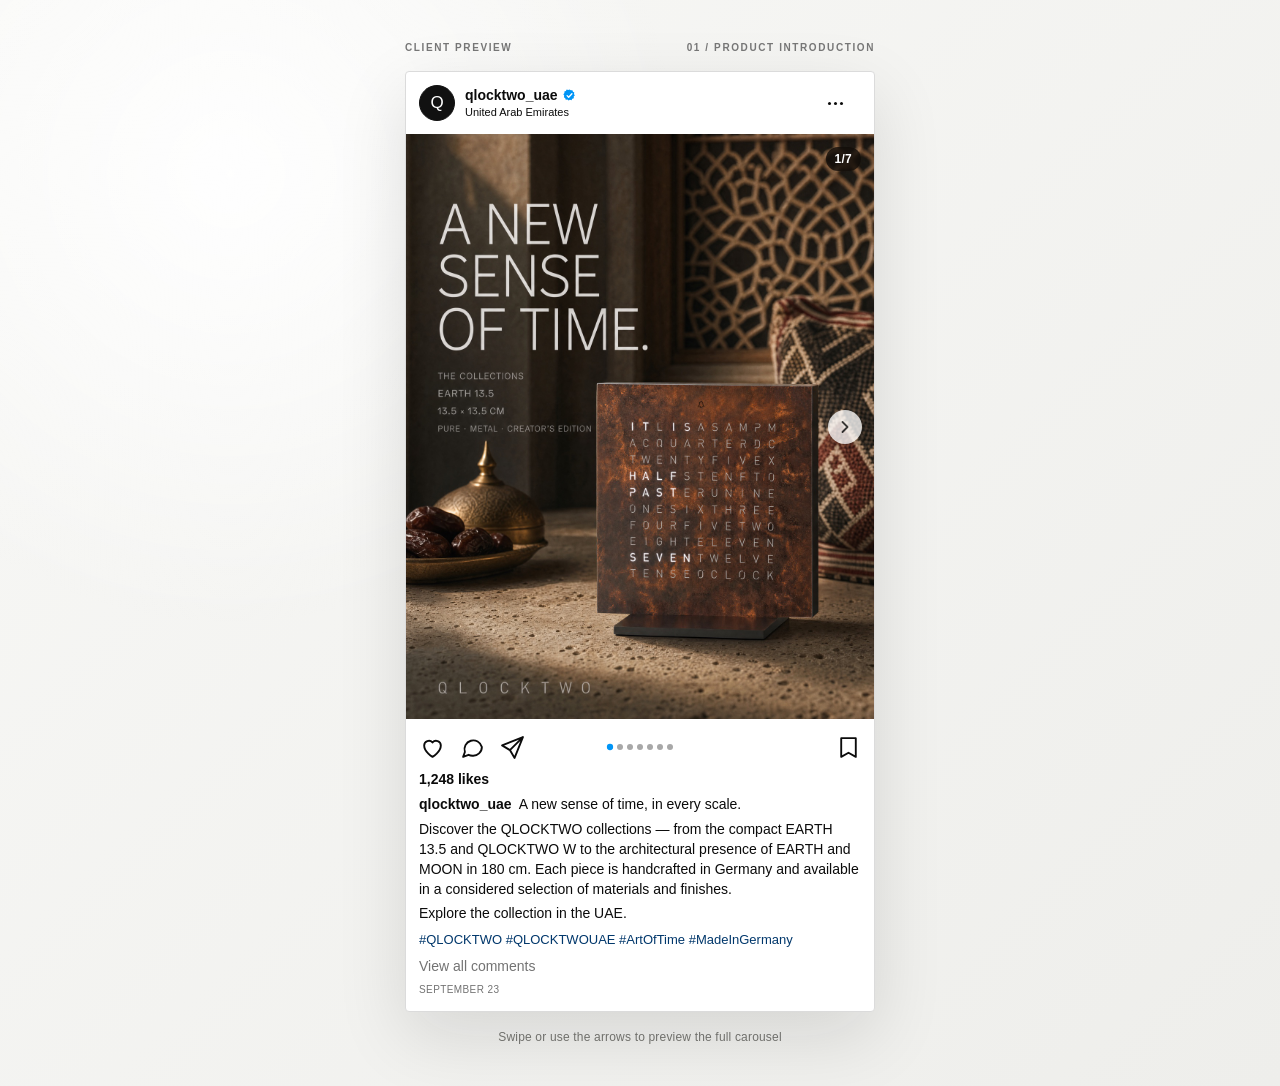
==== index.html @ 07d9a27b "Activate carousel arrow controls" ====
<!DOCTYPE html>
<html lang="en">
<head>
  <meta charset="UTF-8">
  <meta name="viewport" content="width=device-width, initial-scale=1.0, viewport-fit=cover">
  <meta name="theme-color" content="#fafafa">
  <meta name="description" content="QLOCKTWO UAE — Instagram carousel client preview">
  <title>QLOCKTWO UAE — Carousel Preview</title>
  <link rel="stylesheet" crossorigin href="./assets/index-COn9NSD1.css">
</head>
<body>
  <main class="page-shell">
    <div class="preview-label" aria-hidden="true">
      <span>CLIENT PREVIEW</span>
      <span>01 / PRODUCT INTRODUCTION</span>
    </div>

    <article class="post" aria-label="QLOCKTWO UAE Instagram post preview">
      <header class="post-header">
        <div class="avatar" aria-hidden="true">Q</div>
        <div class="account">
          <div class="account-name">
            <strong>qlocktwo_uae</strong>
            <svg class="verified" viewBox="0 0 24 24" aria-label="Verified account"><path d="M12 2.2l2.1 1.45 2.55-.18.92 2.38 2.16 1.36-.57 2.5 1.34 2.17-1.73 1.9.18 2.55-2.38.92-1.36 2.16-2.5-.57-2.17 1.34-1.9-1.73-2.55.18-.92-2.38-2.16-1.36.57-2.5L2.2 9.99l1.73-1.9-.18-2.55 2.38-.92 1.36-2.16 2.5.57L12 2.2z"/><path class="check" d="M8.2 12.2l2.45 2.45 5.2-5.3"/></svg>
          </div>
          <span class="location">United Arab Emirates</span>
        </div>
        <button class="icon-button more" type="button" aria-label="More options">
          <span></span><span></span><span></span>
        </button>
      </header>

      <section class="carousel" aria-roledescription="carousel" aria-label="QLOCKTWO product collection">
        <div class="slides" id="slides">
          <figure class="slide"><img src="./assets/01-earth-13.5-D1gD8Buh.jpg" alt="QLOCKTWO EARTH 13.5 in a contemporary UAE interior" draggable="false"></figure>
          <figure class="slide"><img src="./assets/02-earth-45-BitoMoSp.jpg" alt="QLOCKTWO EARTH 45 in a refined UAE setting" draggable="false"></figure>
          <figure class="slide"><img src="./assets/03-earth-90-UxDvBc5P.jpg" alt="QLOCKTWO EARTH 90 at architectural scale" draggable="false"></figure>
          <figure class="slide"><img src="./assets/04-earth-180-DJwSRJWO.jpg" alt="QLOCKTWO EARTH 180 as a monumental interior artwork" draggable="false"></figure>
          <figure class="slide"><img src="./assets/05-moon-90-BrEdI1YE.jpg" alt="QLOCKTWO MOON 90 in Abu Dhabi" draggable="false"></figure>
          <figure class="slide"><img src="./assets/06-moon-180-D5NrdVFr.jpg" alt="QLOCKTWO MOON 180 in Dubai" draggable="false"></figure>
          <figure class="slide"><img src="./assets/07-w-38-DqAQhHCz.jpg" alt="QLOCKTWO W wristwatch" draggable="false"></figure>
        </div>
        <div class="counter" aria-live="polite"><span id="current-slide">1</span>/7</div>
        <button class="nav-button previous" id="previous" type="button" aria-label="Previous slide">
          <svg viewBox="0 0 24 24"><path d="M15 18l-6-6 6-6"/></svg>
        </button>
        <button class="nav-button next" id="next" type="button" aria-label="Next slide">
          <svg viewBox="0 0 24 24"><path d="M9 18l6-6-6-6"/></svg>
        </button>
        <div class="heart-burst" id="heart-burst" aria-hidden="true">
          <svg viewBox="0 0 24 24"><path d="M12 21s-8-4.8-8-11a4.5 4.5 0 018-2.8A4.5 4.5 0 0120 10c0 6.2-8 11-8 11z"/></svg>
        </div>
      </section>

      <section class="post-body">
        <div class="action-row">
          <div class="primary-actions">
            <button class="icon-button like-button" id="like" type="button" aria-label="Like post" aria-pressed="false">
              <svg viewBox="0 0 24 24"><path d="M12 21s-8-4.8-8-11a4.5 4.5 0 018-2.8A4.5 4.5 0 0120 10c0 6.2-8 11-8 11z"/></svg>
            </button>
            <button class="icon-button" type="button" aria-label="Comment">
              <svg viewBox="0 0 24 24"><path d="M21 11.5a8.4 8.4 0 01-9 8.4 9 9 0 01-3.8-.9L3 21l1.7-4.7A8.5 8.5 0 1121 11.5z"/></svg>
            </button>
            <button class="icon-button" type="button" aria-label="Share">
              <svg viewBox="0 0 24 24"><path d="M22 2L9.5 14.5M22 2l-8 20-4.5-7.5L2 10l20-8z"/></svg>
            </button>
          </div>
          <div class="dots" id="dots" role="tablist" aria-label="Choose a slide"></div>
          <button class="icon-button save" type="button" aria-label="Save post">
            <svg viewBox="0 0 24 24"><path d="M5 3h14v18l-7-4-7 4V3z"/></svg>
          </button>
        </div>

        <p class="likes"><span id="likes-count">1,248</span> likes</p>
        <div class="caption">
          <p><strong>qlocktwo_uae</strong> A new sense of time, in every scale.</p>
          <p>Discover the QLOCKTWO collections — from the compact EARTH 13.5 and QLOCKTWO W to the architectural presence of EARTH and MOON in 180 cm. Each piece is handcrafted in Germany and available in a considered selection of materials and finishes.</p>
          <p>Explore the collection in the UAE.</p>
        </div>
        <p class="hashtags">#QLOCKTWO #QLOCKTWOUAE #ArtOfTime #MadeInGermany</p>
        <button class="comments" type="button">View all comments</button>
        <time datetime="2026-09-23">SEPTEMBER 23</time>
      </section>
    </article>

    <p class="swipe-note">Swipe or use the arrows to preview the full carousel</p>
  </main>
  <script>
    (() => {
      const slides = document.querySelector('#slides');
      const carousel = document.querySelector('.carousel');
      const previous = document.querySelector('#previous');
      const next = document.querySelector('#next');
      const currentLabel = document.querySelector('#current-slide');
      const dots = document.querySelector('#dots');
      const like = document.querySelector('#like');
      const likesCount = document.querySelector('#likes-count');
      const heartBurst = document.querySelector('#heart-burst');
      const totalSlides = slides.children.length;
      let current = 0;
      let startX = 0;
      let dragX = 0;
      let isDragging = false;

      const dotButtons = Array.from({ length: totalSlides }, (_, index) => {
        const dot = document.createElement('button');
        dot.type = 'button';
        dot.className = 'dot';
        dot.setAttribute('aria-label', `Go to slide ${index + 1}`);
        dot.addEventListener('click', () => goTo(index));
        dots.append(dot);
        return dot;
      });

      function update() {
        slides.style.transform = `translateX(-${current * 100}%)`;
        currentLabel.textContent = String(current + 1);
        previous.disabled = current === 0;
        next.disabled = current === totalSlides - 1;
        dotButtons.forEach((dot, index) => {
          dot.classList.toggle('active', index === current);
          dot.setAttribute('aria-selected', String(index === current));
        });
      }

      function goTo(index) {
        current = Math.max(0, Math.min(totalSlides - 1, index));
        update();
      }

      function finishDrag() {
        if (!isDragging) return;
        isDragging = false;
        slides.classList.remove('dragging');
        const threshold = carousel.clientWidth * .1;
        if (dragX < -threshold) goTo(current + 1);
        else if (dragX > threshold) goTo(current - 1);
        else update();
        dragX = 0;
      }

      carousel.addEventListener('pointerdown', (event) => {
        if (event.target.closest('button')) return;
        isDragging = true;
        startX = event.clientX;
        dragX = 0;
        slides.classList.add('dragging');
        carousel.setPointerCapture(event.pointerId);
      });

      carousel.addEventListener('pointermove', (event) => {
        if (!isDragging) return;
        dragX = event.clientX - startX;
        const offset = -current * carousel.clientWidth + dragX;
        slides.style.transform = `translateX(${offset}px)`;
      });

      carousel.addEventListener('pointerup', finishDrag);
      carousel.addEventListener('pointercancel', finishDrag);
      previous.addEventListener('pointerdown', (event) => event.stopPropagation());
      next.addEventListener('pointerdown', (event) => event.stopPropagation());
      previous.addEventListener('click', (event) => {
        event.stopPropagation();
        goTo(current - 1);
      });
      next.addEventListener('click', (event) => {
        event.stopPropagation();
        goTo(current + 1);
      });

      window.addEventListener('keydown', (event) => {
        if (event.key === 'ArrowLeft') goTo(current - 1);
        if (event.key === 'ArrowRight') goTo(current + 1);
      });

      function setLiked(nextLiked, showBurst = false) {
        like.classList.toggle('liked', nextLiked);
        like.setAttribute('aria-pressed', String(nextLiked));
        like.setAttribute('aria-label', nextLiked ? 'Unlike post' : 'Like post');
        likesCount.textContent = nextLiked ? '1,249' : '1,248';
        if (showBurst) {
          heartBurst.classList.remove('show');
          void heartBurst.offsetWidth;
          heartBurst.classList.add('show');
        }
      }

      like.addEventListener('click', () => setLiked(!like.classList.contains('liked')));
      carousel.addEventListener('dblclick', () => setLiked(true, true));
      update();
    })();
  </script>
</body>
</html>
---- assets/index-COn9NSD1.css ----
@tailwind base;@tailwind components;@tailwind utilities;:root{font-family:-apple-system,BlinkMacSystemFont,Segoe UI,Helvetica,Arial,sans-serif;color:#0b0b0b;background:#f4f4f2;font-synthesis:none;text-rendering:optimizeLegibility}*{box-sizing:border-box}body{margin:0;min-width:320px;min-height:100vh;background:radial-gradient(circle at 18% 16%,rgba(255,255,255,.95),transparent 28rem),linear-gradient(135deg,#f8f8f6,#eeeeeb)}button{font:inherit}.page-shell{width:100%;min-height:100vh;display:grid;justify-items:center;align-content:center;gap:18px;padding:42px 20px}.preview-label{width:min(100%,470px);display:flex;justify-content:space-between;color:#777;font-size:10px;font-weight:600;letter-spacing:.16em}.post{width:min(100%,470px);overflow:hidden;background:#fff;border:1px solid #dbdbdb;border-radius:4px;box-shadow:0 24px 70px #1414121f}.post-header{height:62px;display:flex;align-items:center;padding:10px 13px}.avatar{width:36px;height:36px;display:grid;place-items:center;flex:0 0 auto;border:1px solid #111;border-radius:50%;background:#111;color:#fff;font-family:Arial,sans-serif;font-size:17px;font-weight:300}.account{margin-left:10px;line-height:1.15}.account-name{display:flex;align-items:center;gap:4px;font-size:14px}.verified{width:15px;height:15px;fill:#0095f6}.verified .check{fill:none;stroke:#fff;stroke-width:2.2;stroke-linecap:round;stroke-linejoin:round}.location{display:block;margin-top:3px;font-size:11px}.icon-button{width:40px;height:40px;display:grid;place-items:center;padding:7px;border:0;background:transparent;color:#0b0b0b;cursor:pointer}.icon-button svg{width:25px;height:25px;fill:none;stroke:currentColor;stroke-width:1.8;stroke-linecap:round;stroke-linejoin:round}.more{margin-left:auto;display:flex;gap:3px}.more span{width:3px;height:3px;border-radius:50%;background:currentColor}.carousel{position:relative;overflow:hidden;aspect-ratio:4 / 5;background:#ecece9;touch-action:pan-y;-webkit-user-select:none;user-select:none}.slides{display:flex;width:100%;height:100%;transition:transform .48s cubic-bezier(.22,.78,.28,1);will-change:transform}.slides.dragging{transition:none}.slide{flex:0 0 100%;width:100%;height:100%;margin:0}.slide img{width:100%;height:100%;display:block;object-fit:cover}.counter{position:absolute;top:13px;right:13px;padding:5px 9px;border-radius:16px;background:#0000009e;color:#fff;font-size:12px;font-weight:600;letter-spacing:.02em;-webkit-backdrop-filter:blur(8px);backdrop-filter:blur(8px)}.nav-button{position:absolute;top:50%;width:34px;height:34px;display:grid;place-items:center;transform:translateY(-50%);border:0;border-radius:50%;background:#ffffffd1;color:#323232;box-shadow:0 2px 10px #0000002e;cursor:pointer;opacity:.94;transition:opacity .2s,transform .2s}.nav-button:hover{transform:translateY(-50%) scale(1.06)}.nav-button:disabled{opacity:0;pointer-events:none}.nav-button svg{width:20px;height:20px;fill:none;stroke:currentColor;stroke-width:2.2;stroke-linecap:round;stroke-linejoin:round}.previous{left:12px}.next{right:12px}.heart-burst{position:absolute;top:0;right:0;bottom:0;left:0;display:grid;place-items:center;pointer-events:none;opacity:0}.heart-burst svg{width:92px;height:92px;fill:#fff;filter:drop-shadow(0 3px 12px rgba(0,0,0,.25))}.heart-burst.show{animation:heart-pop .85s ease-out}@keyframes heart-pop{0%{opacity:0;transform:scale(.25)}20%{opacity:1;transform:scale(1.15)}38%{transform:scale(.95)}70%{opacity:1;transform:scale(1)}to{opacity:0;transform:scale(.8)}}.post-body{padding:4px 13px 16px}.action-row{min-height:48px;display:grid;grid-template-columns:1fr auto 1fr;align-items:center;margin:0 -7px}.primary-actions{display:flex}.save{justify-self:end}.dots{display:flex;gap:4px;align-items:center;justify-content:center}.dot{width:6px;height:6px;padding:0;border:0;border-radius:50%;background:#a8a8a8;cursor:pointer;transition:background .2s,transform .2s}.dot.active{background:#0095f6;transform:scale(1.05)}.like-button.liked{color:#ed4956}.like-button.liked svg{fill:currentColor;stroke:currentColor;animation:like-pop .28s ease-out}@keyframes like-pop{50%{transform:scale(1.25)}}.likes{margin:0 0 8px;font-size:14px;font-weight:650}.caption{font-size:14px;line-height:1.42}.caption p{margin:0 0 5px}.caption strong{margin-right:4px}.hashtags{margin:7px 0 0;color:#00376b;font-size:13px;line-height:1.4}.comments{padding:0;margin-top:9px;border:0;background:transparent;color:#737373;font-size:14px;cursor:pointer}time{display:block;margin-top:9px;color:#737373;font-size:10px;letter-spacing:.04em}.swipe-note{margin:0;color:#6f6f6b;font-size:12px;letter-spacing:.015em}@media(max-width:540px){body{background:#fff}.page-shell{display:block;min-height:0;padding:0}.preview-label,.swipe-note{display:none}.post{width:100%;border:0;border-radius:0;box-shadow:none}.nav-button{display:none}.post-header{height:58px;padding-inline:12px}.post-body{padding-bottom:calc(18px + env(safe-area-inset-bottom))}}@media(prefers-reduced-motion:reduce){.slides{transition:none}*,*:before,*:after{animation-duration:.01ms!important;animation-iteration-count:1!important}}
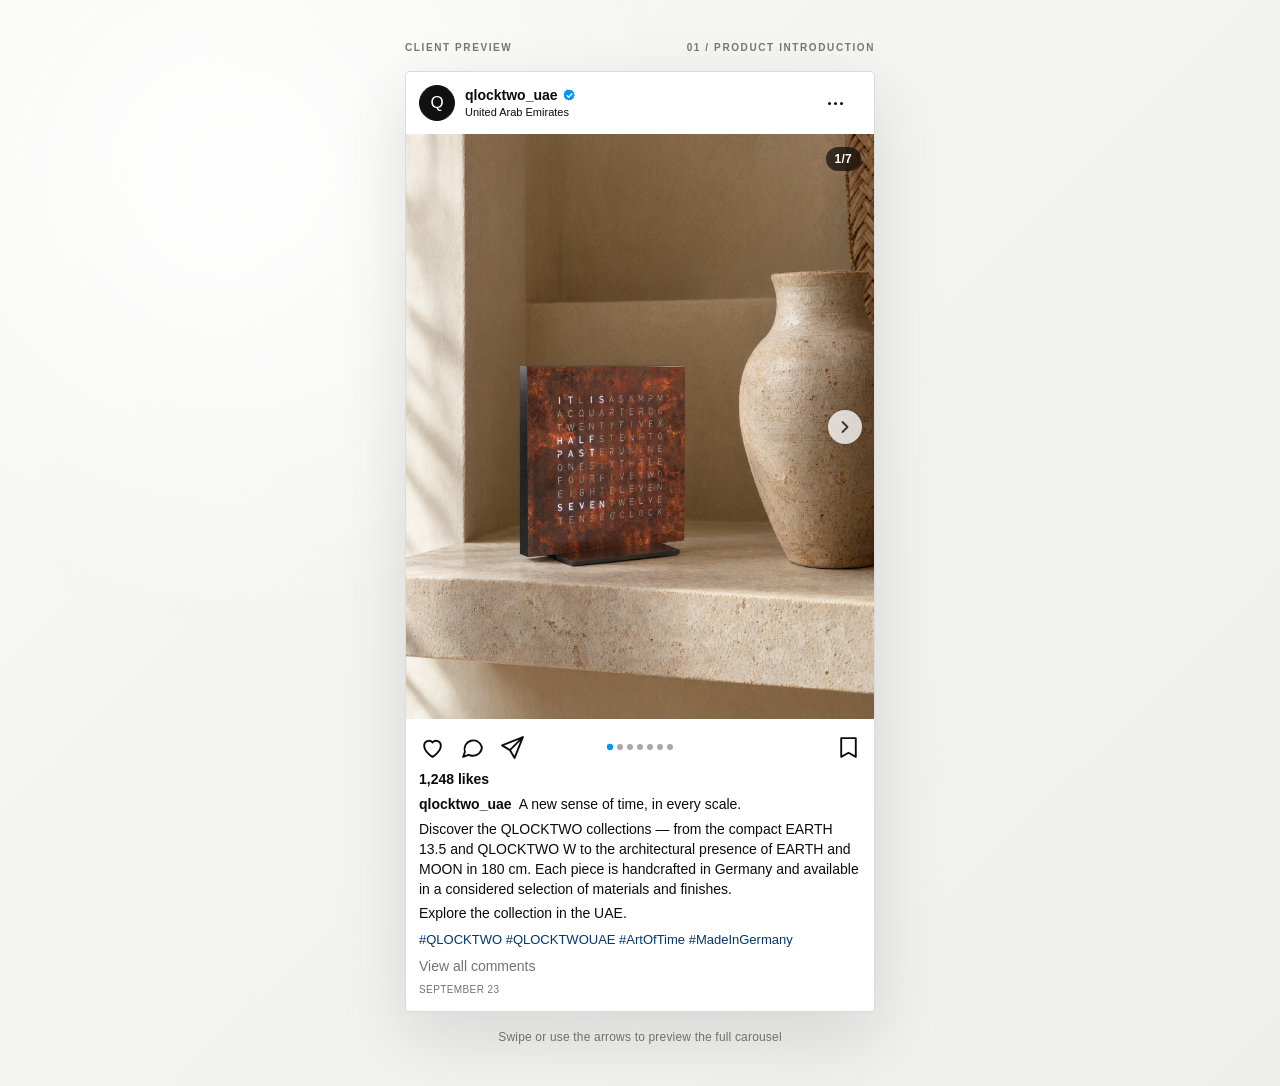
==== commit 5f2262e7: "Update carousel with GPT Image 2.5 product scenes" ====
--- a/index.html
+++ b/index.html
@@ -32,13 +32,13 @@
 
       <section class="carousel" aria-roledescription="carousel" aria-label="QLOCKTWO product collection">
         <div class="slides" id="slides">
-          <figure class="slide"><img src="./assets/01-earth-13.5-D1gD8Buh.jpg" alt="QLOCKTWO EARTH 13.5 in a contemporary UAE interior" draggable="false"></figure>
-          <figure class="slide"><img src="./assets/02-earth-45-BitoMoSp.jpg" alt="QLOCKTWO EARTH 45 in a refined UAE setting" draggable="false"></figure>
-          <figure class="slide"><img src="./assets/03-earth-90-UxDvBc5P.jpg" alt="QLOCKTWO EARTH 90 at architectural scale" draggable="false"></figure>
-          <figure class="slide"><img src="./assets/04-earth-180-DJwSRJWO.jpg" alt="QLOCKTWO EARTH 180 as a monumental interior artwork" draggable="false"></figure>
-          <figure class="slide"><img src="./assets/05-moon-90-BrEdI1YE.jpg" alt="QLOCKTWO MOON 90 in Abu Dhabi" draggable="false"></figure>
-          <figure class="slide"><img src="./assets/06-moon-180-D5NrdVFr.jpg" alt="QLOCKTWO MOON 180 in Dubai" draggable="false"></figure>
-          <figure class="slide"><img src="./assets/07-w-38-DqAQhHCz.jpg" alt="QLOCKTWO W wristwatch" draggable="false"></figure>
+          <figure class="slide"><img src="./assets/01-earth-13.5-w8MxMePC.jpg" alt="QLOCKTWO EARTH 13.5 in a contemporary UAE interior" draggable="false"></figure>
+          <figure class="slide"><img src="./assets/02-earth-45-BYAfvlIb.jpg" alt="QLOCKTWO EARTH 45 in a refined UAE setting" draggable="false"></figure>
+          <figure class="slide"><img src="./assets/03-earth-90-BG0anLu2.jpg" alt="QLOCKTWO EARTH 90 at architectural scale" draggable="false"></figure>
+          <figure class="slide"><img src="./assets/04-earth-180-DRm9tukJ.jpg" alt="QLOCKTWO EARTH 180 as a monumental interior artwork" draggable="false"></figure>
+          <figure class="slide"><img src="./assets/05-moon-90-C9X6UjXO.jpg" alt="QLOCKTWO MOON 90 in Abu Dhabi" draggable="false"></figure>
+          <figure class="slide"><img src="./assets/06-moon-180-0AGUAP5I.jpg" alt="QLOCKTWO MOON 180 in Dubai" draggable="false"></figure>
+          <figure class="slide"><img src="./assets/07-w-38-B_y-J4w6.jpg" alt="QLOCKTWO W wristwatch" draggable="false"></figure>
         </div>
         <div class="counter" aria-live="polite"><span id="current-slide">1</span>/7</div>
         <button class="nav-button previous" id="previous" type="button" aria-label="Previous slide">
@@ -140,7 +140,6 @@
       }
 
       carousel.addEventListener('pointerdown', (event) => {
-        if (event.target.closest('button')) return;
         isDragging = true;
         startX = event.clientX;
         dragX = 0;
@@ -157,16 +156,8 @@
 
       carousel.addEventListener('pointerup', finishDrag);
       carousel.addEventListener('pointercancel', finishDrag);
-      previous.addEventListener('pointerdown', (event) => event.stopPropagation());
-      next.addEventListener('pointerdown', (event) => event.stopPropagation());
-      previous.addEventListener('click', (event) => {
-        event.stopPropagation();
-        goTo(current - 1);
-      });
-      next.addEventListener('click', (event) => {
-        event.stopPropagation();
-        goTo(current + 1);
-      });
+      previous.addEventListener('click', () => goTo(current - 1));
+      next.addEventListener('click', () => goTo(current + 1));
 
       window.addEventListener('keydown', (event) => {
         if (event.key === 'ArrowLeft') goTo(current - 1);
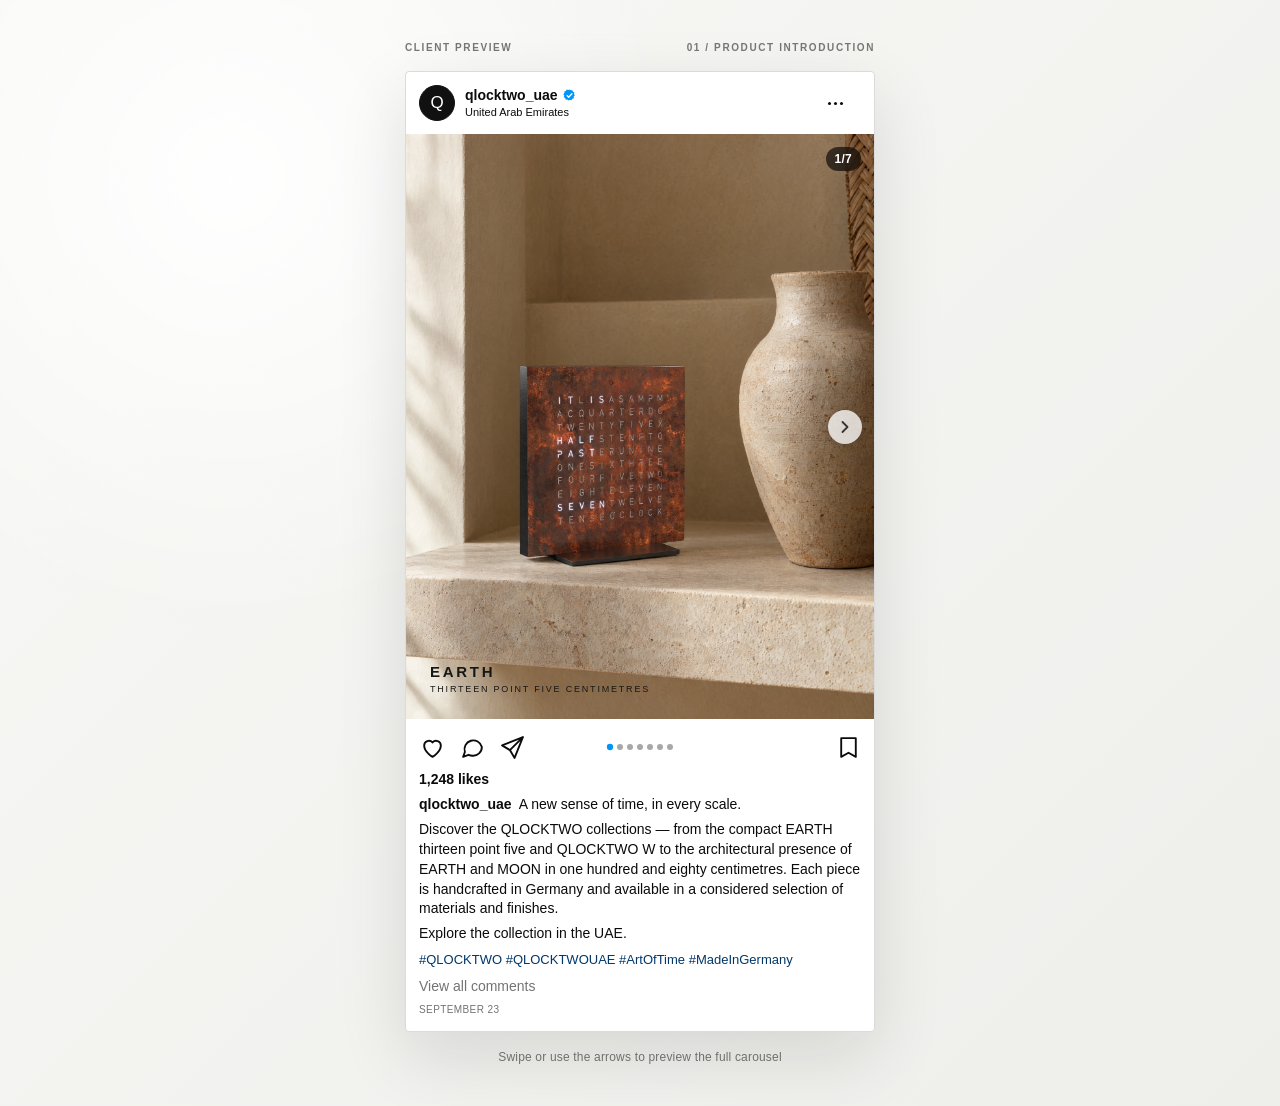
==== commit 95f1e824: "Add word-only product names and sizes" ====
--- a/index.html
+++ b/index.html
@@ -6,7 +6,7 @@
   <meta name="theme-color" content="#fafafa">
   <meta name="description" content="QLOCKTWO UAE — Instagram carousel client preview">
   <title>QLOCKTWO UAE — Carousel Preview</title>
-  <link rel="stylesheet" crossorigin href="./assets/index-COn9NSD1.css">
+  <link rel="stylesheet" crossorigin href="./assets/index-CMT2rJA4.css">
 </head>
 <body>
   <main class="page-shell">
@@ -32,13 +32,34 @@
 
       <section class="carousel" aria-roledescription="carousel" aria-label="QLOCKTWO product collection">
         <div class="slides" id="slides">
-          <figure class="slide"><img src="./assets/01-earth-13.5-w8MxMePC.jpg" alt="QLOCKTWO EARTH 13.5 in a contemporary UAE interior" draggable="false"></figure>
-          <figure class="slide"><img src="./assets/02-earth-45-BYAfvlIb.jpg" alt="QLOCKTWO EARTH 45 in a refined UAE setting" draggable="false"></figure>
-          <figure class="slide"><img src="./assets/03-earth-90-BG0anLu2.jpg" alt="QLOCKTWO EARTH 90 at architectural scale" draggable="false"></figure>
-          <figure class="slide"><img src="./assets/04-earth-180-DRm9tukJ.jpg" alt="QLOCKTWO EARTH 180 as a monumental interior artwork" draggable="false"></figure>
-          <figure class="slide"><img src="./assets/05-moon-90-C9X6UjXO.jpg" alt="QLOCKTWO MOON 90 in Abu Dhabi" draggable="false"></figure>
-          <figure class="slide"><img src="./assets/06-moon-180-0AGUAP5I.jpg" alt="QLOCKTWO MOON 180 in Dubai" draggable="false"></figure>
-          <figure class="slide"><img src="./assets/07-w-38-B_y-J4w6.jpg" alt="QLOCKTWO W wristwatch" draggable="false"></figure>
+          <figure class="slide">
+            <img src="./assets/01-earth-13.5-w8MxMePC.jpg" alt="QLOCKTWO EARTH 13.5 in a contemporary UAE interior" draggable="false">
+            <figcaption class="product-label"><strong>EARTH</strong><span>THIRTEEN POINT FIVE CENTIMETRES</span></figcaption>
+          </figure>
+          <figure class="slide">
+            <img src="./assets/02-earth-45-BYAfvlIb.jpg" alt="QLOCKTWO EARTH 45 in a refined UAE setting" draggable="false">
+            <figcaption class="product-label"><strong>EARTH</strong><span>FORTY-FIVE CENTIMETRES</span></figcaption>
+          </figure>
+          <figure class="slide">
+            <img src="./assets/03-earth-90-BG0anLu2.jpg" alt="QLOCKTWO EARTH 90 at architectural scale" draggable="false">
+            <figcaption class="product-label"><strong>EARTH</strong><span>NINETY CENTIMETRES</span></figcaption>
+          </figure>
+          <figure class="slide">
+            <img src="./assets/04-earth-180-DRm9tukJ.jpg" alt="QLOCKTWO EARTH 180 as a monumental interior artwork" draggable="false">
+            <figcaption class="product-label"><strong>EARTH</strong><span>ONE HUNDRED AND EIGHTY CENTIMETRES</span></figcaption>
+          </figure>
+          <figure class="slide">
+            <img src="./assets/05-moon-90-C9X6UjXO.jpg" alt="QLOCKTWO MOON 90 in Abu Dhabi" draggable="false">
+            <figcaption class="product-label"><strong>MOON</strong><span>NINETY CENTIMETRES</span></figcaption>
+          </figure>
+          <figure class="slide">
+            <img src="./assets/06-moon-180-0AGUAP5I.jpg" alt="QLOCKTWO MOON 180 in Dubai" draggable="false">
+            <figcaption class="product-label"><strong>MOON</strong><span>ONE HUNDRED AND EIGHTY CENTIMETRES</span></figcaption>
+          </figure>
+          <figure class="slide">
+            <img src="./assets/07-w-38-B_y-J4w6.jpg" alt="QLOCKTWO W wristwatch" draggable="false">
+            <figcaption class="product-label"><strong>QLOCKTWO W</strong><span>THIRTY-EIGHT MILLIMETRES</span></figcaption>
+          </figure>
         </div>
         <div class="counter" aria-live="polite"><span id="current-slide">1</span>/7</div>
         <button class="nav-button previous" id="previous" type="button" aria-label="Previous slide">
@@ -74,7 +95,7 @@
         <p class="likes"><span id="likes-count">1,248</span> likes</p>
         <div class="caption">
           <p><strong>qlocktwo_uae</strong> A new sense of time, in every scale.</p>
-          <p>Discover the QLOCKTWO collections — from the compact EARTH 13.5 and QLOCKTWO W to the architectural presence of EARTH and MOON in 180 cm. Each piece is handcrafted in Germany and available in a considered selection of materials and finishes.</p>
+          <p>Discover the QLOCKTWO collections — from the compact EARTH thirteen point five and QLOCKTWO W to the architectural presence of EARTH and MOON in one hundred and eighty centimetres. Each piece is handcrafted in Germany and available in a considered selection of materials and finishes.</p>
           <p>Explore the collection in the UAE.</p>
         </div>
         <p class="hashtags">#QLOCKTWO #QLOCKTWOUAE #ArtOfTime #MadeInGermany</p>
--- a/assets/index-CMT2rJA4.css
+++ b/assets/index-CMT2rJA4.css
@@ -0,0 +1 @@
+@tailwind base;@tailwind components;@tailwind utilities;:root{font-family:-apple-system,BlinkMacSystemFont,Segoe UI,Helvetica,Arial,sans-serif;color:#0b0b0b;background:#f4f4f2;font-synthesis:none;text-rendering:optimizeLegibility}*{box-sizing:border-box}body{margin:0;min-width:320px;min-height:100vh;background:radial-gradient(circle at 18% 16%,rgba(255,255,255,.95),transparent 28rem),linear-gradient(135deg,#f8f8f6,#eeeeeb)}button{font:inherit}.page-shell{width:100%;min-height:100vh;display:grid;justify-items:center;align-content:center;gap:18px;padding:42px 20px}.preview-label{width:min(100%,470px);display:flex;justify-content:space-between;color:#777;font-size:10px;font-weight:600;letter-spacing:.16em}.post{width:min(100%,470px);overflow:hidden;background:#fff;border:1px solid #dbdbdb;border-radius:4px;box-shadow:0 24px 70px #1414121f}.post-header{height:62px;display:flex;align-items:center;padding:10px 13px}.avatar{width:36px;height:36px;display:grid;place-items:center;flex:0 0 auto;border:1px solid #111;border-radius:50%;background:#111;color:#fff;font-family:Arial,sans-serif;font-size:17px;font-weight:300}.account{margin-left:10px;line-height:1.15}.account-name{display:flex;align-items:center;gap:4px;font-size:14px}.verified{width:15px;height:15px;fill:#0095f6}.verified .check{fill:none;stroke:#fff;stroke-width:2.2;stroke-linecap:round;stroke-linejoin:round}.location{display:block;margin-top:3px;font-size:11px}.icon-button{width:40px;height:40px;display:grid;place-items:center;padding:7px;border:0;background:transparent;color:#0b0b0b;cursor:pointer}.icon-button svg{width:25px;height:25px;fill:none;stroke:currentColor;stroke-width:1.8;stroke-linecap:round;stroke-linejoin:round}.more{margin-left:auto;display:flex;gap:3px}.more span{width:3px;height:3px;border-radius:50%;background:currentColor}.carousel{position:relative;overflow:hidden;aspect-ratio:4 / 5;background:#ecece9;touch-action:pan-y;-webkit-user-select:none;user-select:none}.slides{display:flex;width:100%;height:100%;transition:transform .48s cubic-bezier(.22,.78,.28,1);will-change:transform}.slides.dragging{transition:none}.slide{position:relative;flex:0 0 100%;width:100%;height:100%;margin:0}.slide img{width:100%;height:100%;display:block;object-fit:cover}.product-label{position:absolute;left:24px;bottom:24px;display:grid;gap:5px;max-width:calc(100% - 48px);color:#171714;text-transform:uppercase;pointer-events:none}.product-label strong{font-size:15px;font-weight:560;line-height:1;letter-spacing:.18em}.product-label span{font-size:9px;font-weight:520;line-height:1.25;letter-spacing:.2em}.counter{position:absolute;top:13px;right:13px;padding:5px 9px;border-radius:16px;background:#0000009e;color:#fff;font-size:12px;font-weight:600;letter-spacing:.02em;-webkit-backdrop-filter:blur(8px);backdrop-filter:blur(8px)}.nav-button{position:absolute;top:50%;width:34px;height:34px;display:grid;place-items:center;transform:translateY(-50%);border:0;border-radius:50%;background:#ffffffd1;color:#323232;box-shadow:0 2px 10px #0000002e;cursor:pointer;opacity:.94;transition:opacity .2s,transform .2s}.nav-button:hover{transform:translateY(-50%) scale(1.06)}.nav-button:disabled{opacity:0;pointer-events:none}.nav-button svg{width:20px;height:20px;fill:none;stroke:currentColor;stroke-width:2.2;stroke-linecap:round;stroke-linejoin:round}.previous{left:12px}.next{right:12px}.heart-burst{position:absolute;top:0;right:0;bottom:0;left:0;display:grid;place-items:center;pointer-events:none;opacity:0}.heart-burst svg{width:92px;height:92px;fill:#fff;filter:drop-shadow(0 3px 12px rgba(0,0,0,.25))}.heart-burst.show{animation:heart-pop .85s ease-out}@keyframes heart-pop{0%{opacity:0;transform:scale(.25)}20%{opacity:1;transform:scale(1.15)}38%{transform:scale(.95)}70%{opacity:1;transform:scale(1)}to{opacity:0;transform:scale(.8)}}.post-body{padding:4px 13px 16px}.action-row{min-height:48px;display:grid;grid-template-columns:1fr auto 1fr;align-items:center;margin:0 -7px}.primary-actions{display:flex}.save{justify-self:end}.dots{display:flex;gap:4px;align-items:center;justify-content:center}.dot{width:6px;height:6px;padding:0;border:0;border-radius:50%;background:#a8a8a8;cursor:pointer;transition:background .2s,transform .2s}.dot.active{background:#0095f6;transform:scale(1.05)}.like-button.liked{color:#ed4956}.like-button.liked svg{fill:currentColor;stroke:currentColor;animation:like-pop .28s ease-out}@keyframes like-pop{50%{transform:scale(1.25)}}.likes{margin:0 0 8px;font-size:14px;font-weight:650}.caption{font-size:14px;line-height:1.42}.caption p{margin:0 0 5px}.caption strong{margin-right:4px}.hashtags{margin:7px 0 0;color:#00376b;font-size:13px;line-height:1.4}.comments{padding:0;margin-top:9px;border:0;background:transparent;color:#737373;font-size:14px;cursor:pointer}time{display:block;margin-top:9px;color:#737373;font-size:10px;letter-spacing:.04em}.swipe-note{margin:0;color:#6f6f6b;font-size:12px;letter-spacing:.015em}@media(max-width:540px){body{background:#fff}.page-shell{display:block;min-height:0;padding:0}.preview-label,.swipe-note{display:none}.post{width:100%;border:0;border-radius:0;box-shadow:none}.nav-button{display:none}.post-header{height:58px;padding-inline:12px}.post-body{padding-bottom:calc(18px + env(safe-area-inset-bottom))}}@media(prefers-reduced-motion:reduce){.slides{transition:none}*,*:before,*:after{animation-duration:.01ms!important;animation-iteration-count:1!important}}
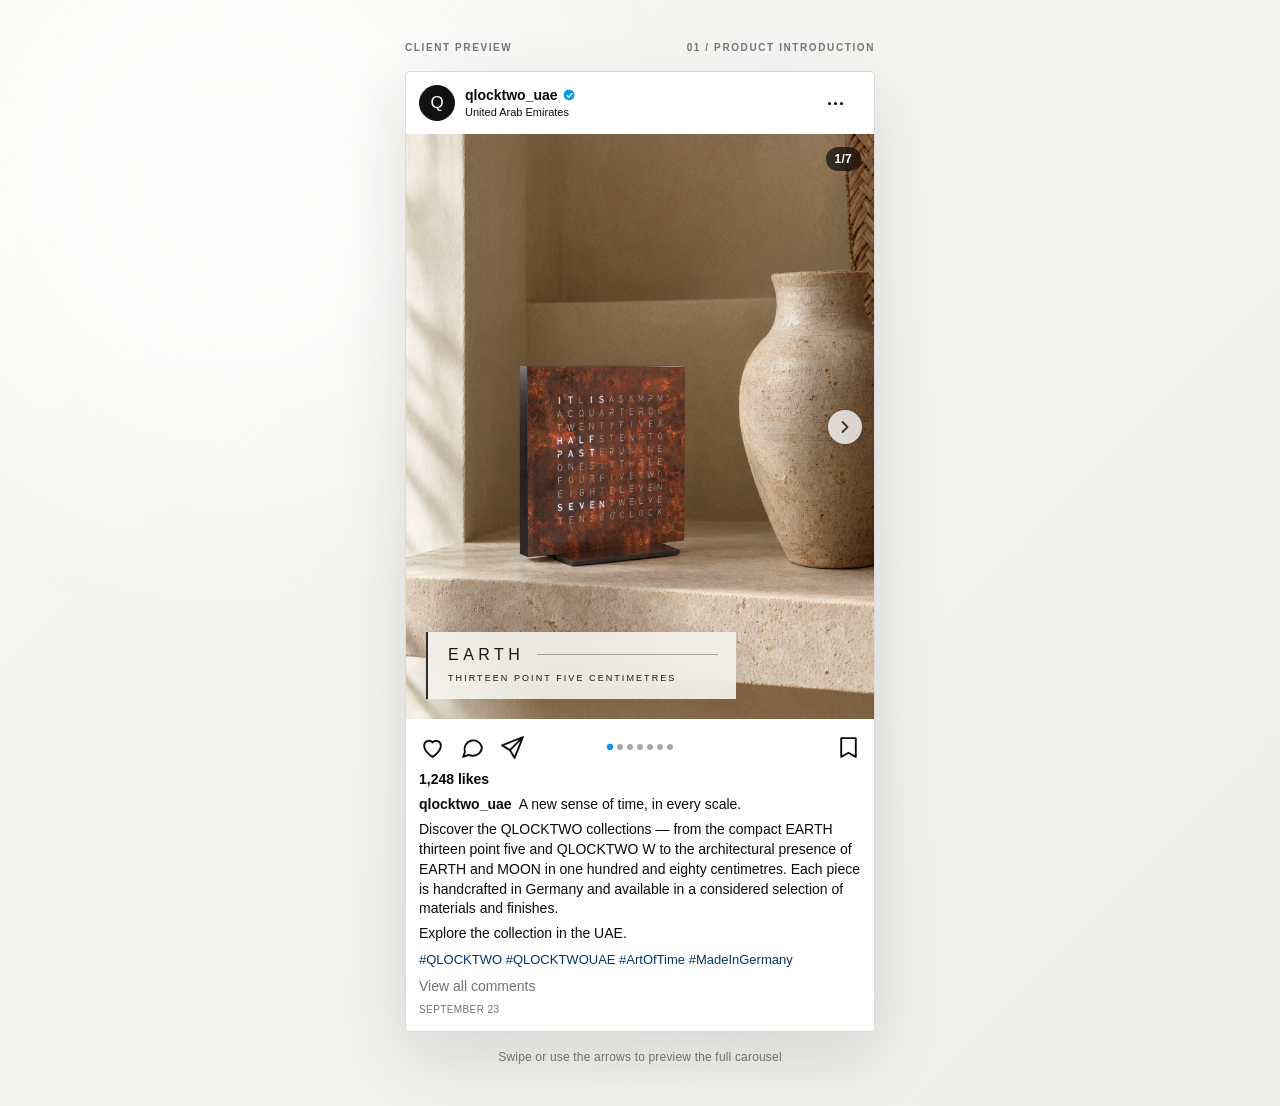
==== commit c62fb37f: "Refine carousel typography and contrast" ====
--- a/index.html
+++ b/index.html
@@ -6,7 +6,7 @@
   <meta name="theme-color" content="#fafafa">
   <meta name="description" content="QLOCKTWO UAE — Instagram carousel client preview">
   <title>QLOCKTWO UAE — Carousel Preview</title>
-  <link rel="stylesheet" crossorigin href="./assets/index-CMT2rJA4.css">
+  <link rel="stylesheet" crossorigin href="./assets/index-CYklOeYK.css">
 </head>
 <body>
   <main class="page-shell">
--- a/assets/index-CYklOeYK.css
+++ b/assets/index-CYklOeYK.css
@@ -0,0 +1 @@
+@tailwind base;@tailwind components;@tailwind utilities;:root{font-family:-apple-system,BlinkMacSystemFont,Segoe UI,Helvetica,Arial,sans-serif;color:#0b0b0b;background:#f4f4f2;font-synthesis:none;text-rendering:optimizeLegibility}*{box-sizing:border-box}body{margin:0;min-width:320px;min-height:100vh;background:radial-gradient(circle at 18% 16%,rgba(255,255,255,.95),transparent 28rem),linear-gradient(135deg,#f8f8f6,#eeeeeb)}button{font:inherit}.page-shell{width:100%;min-height:100vh;display:grid;justify-items:center;align-content:center;gap:18px;padding:42px 20px}.preview-label{width:min(100%,470px);display:flex;justify-content:space-between;color:#777;font-size:10px;font-weight:600;letter-spacing:.16em}.post{width:min(100%,470px);overflow:hidden;background:#fff;border:1px solid #dbdbdb;border-radius:4px;box-shadow:0 24px 70px #1414121f}.post-header{height:62px;display:flex;align-items:center;padding:10px 13px}.avatar{width:36px;height:36px;display:grid;place-items:center;flex:0 0 auto;border:1px solid #111;border-radius:50%;background:#111;color:#fff;font-family:Arial,sans-serif;font-size:17px;font-weight:300}.account{margin-left:10px;line-height:1.15}.account-name{display:flex;align-items:center;gap:4px;font-size:14px}.verified{width:15px;height:15px;fill:#0095f6}.verified .check{fill:none;stroke:#fff;stroke-width:2.2;stroke-linecap:round;stroke-linejoin:round}.location{display:block;margin-top:3px;font-size:11px}.icon-button{width:40px;height:40px;display:grid;place-items:center;padding:7px;border:0;background:transparent;color:#0b0b0b;cursor:pointer}.icon-button svg{width:25px;height:25px;fill:none;stroke:currentColor;stroke-width:1.8;stroke-linecap:round;stroke-linejoin:round}.more{margin-left:auto;display:flex;gap:3px}.more span{width:3px;height:3px;border-radius:50%;background:currentColor}.carousel{position:relative;overflow:hidden;aspect-ratio:4 / 5;background:#ecece9;touch-action:pan-y;-webkit-user-select:none;user-select:none}.slides{display:flex;width:100%;height:100%;transition:transform .48s cubic-bezier(.22,.78,.28,1);will-change:transform}.slides.dragging{transition:none}.slide{position:relative;flex:0 0 100%;width:100%;height:100%;margin:0}.slide img{width:100%;height:100%;display:block;object-fit:cover}.product-label{position:absolute;left:20px;bottom:20px;display:grid;gap:9px;width:min(310px,calc(100% - 40px));padding:15px 18px 14px 20px;color:#171714;background:#f4f2eceb;border-left:2px solid rgba(23,23,20,.9);box-shadow:0 8px 24px #1614101a;-webkit-backdrop-filter:blur(12px) saturate(.75);backdrop-filter:blur(12px) saturate(.75);text-transform:uppercase;pointer-events:none}.product-label strong{display:flex;align-items:center;gap:13px;font-family:Helvetica Neue,Helvetica,Arial,sans-serif;font-size:16px;font-weight:500;line-height:1;letter-spacing:.28em}.product-label strong:after{content:"";height:1px;flex:1;background:currentColor;opacity:.34}.product-label span{font-family:Helvetica Neue,Helvetica,Arial,sans-serif;font-size:9px;font-weight:500;line-height:1.45;letter-spacing:.23em}.counter{position:absolute;top:13px;right:13px;padding:5px 9px;border-radius:16px;background:#0000009e;color:#fff;font-size:12px;font-weight:600;letter-spacing:.02em;-webkit-backdrop-filter:blur(8px);backdrop-filter:blur(8px)}.nav-button{position:absolute;top:50%;width:34px;height:34px;display:grid;place-items:center;transform:translateY(-50%);border:0;border-radius:50%;background:#ffffffd1;color:#323232;box-shadow:0 2px 10px #0000002e;cursor:pointer;opacity:.94;transition:opacity .2s,transform .2s}.nav-button:hover{transform:translateY(-50%) scale(1.06)}.nav-button:disabled{opacity:0;pointer-events:none}.nav-button svg{width:20px;height:20px;fill:none;stroke:currentColor;stroke-width:2.2;stroke-linecap:round;stroke-linejoin:round}.previous{left:12px}.next{right:12px}.heart-burst{position:absolute;top:0;right:0;bottom:0;left:0;display:grid;place-items:center;pointer-events:none;opacity:0}.heart-burst svg{width:92px;height:92px;fill:#fff;filter:drop-shadow(0 3px 12px rgba(0,0,0,.25))}.heart-burst.show{animation:heart-pop .85s ease-out}@keyframes heart-pop{0%{opacity:0;transform:scale(.25)}20%{opacity:1;transform:scale(1.15)}38%{transform:scale(.95)}70%{opacity:1;transform:scale(1)}to{opacity:0;transform:scale(.8)}}.post-body{padding:4px 13px 16px}.action-row{min-height:48px;display:grid;grid-template-columns:1fr auto 1fr;align-items:center;margin:0 -7px}.primary-actions{display:flex}.save{justify-self:end}.dots{display:flex;gap:4px;align-items:center;justify-content:center}.dot{width:6px;height:6px;padding:0;border:0;border-radius:50%;background:#a8a8a8;cursor:pointer;transition:background .2s,transform .2s}.dot.active{background:#0095f6;transform:scale(1.05)}.like-button.liked{color:#ed4956}.like-button.liked svg{fill:currentColor;stroke:currentColor;animation:like-pop .28s ease-out}@keyframes like-pop{50%{transform:scale(1.25)}}.likes{margin:0 0 8px;font-size:14px;font-weight:650}.caption{font-size:14px;line-height:1.42}.caption p{margin:0 0 5px}.caption strong{margin-right:4px}.hashtags{margin:7px 0 0;color:#00376b;font-size:13px;line-height:1.4}.comments{padding:0;margin-top:9px;border:0;background:transparent;color:#737373;font-size:14px;cursor:pointer}time{display:block;margin-top:9px;color:#737373;font-size:10px;letter-spacing:.04em}.swipe-note{margin:0;color:#6f6f6b;font-size:12px;letter-spacing:.015em}@media(max-width:540px){body{background:#fff}.page-shell{display:block;min-height:0;padding:0}.preview-label,.swipe-note{display:none}.post{width:100%;border:0;border-radius:0;box-shadow:none}.nav-button{display:none}.post-header{height:58px;padding-inline:12px}.post-body{padding-bottom:calc(18px + env(safe-area-inset-bottom))}}@media(prefers-reduced-motion:reduce){.slides{transition:none}*,*:before,*:after{animation-duration:.01ms!important;animation-iteration-count:1!important}}
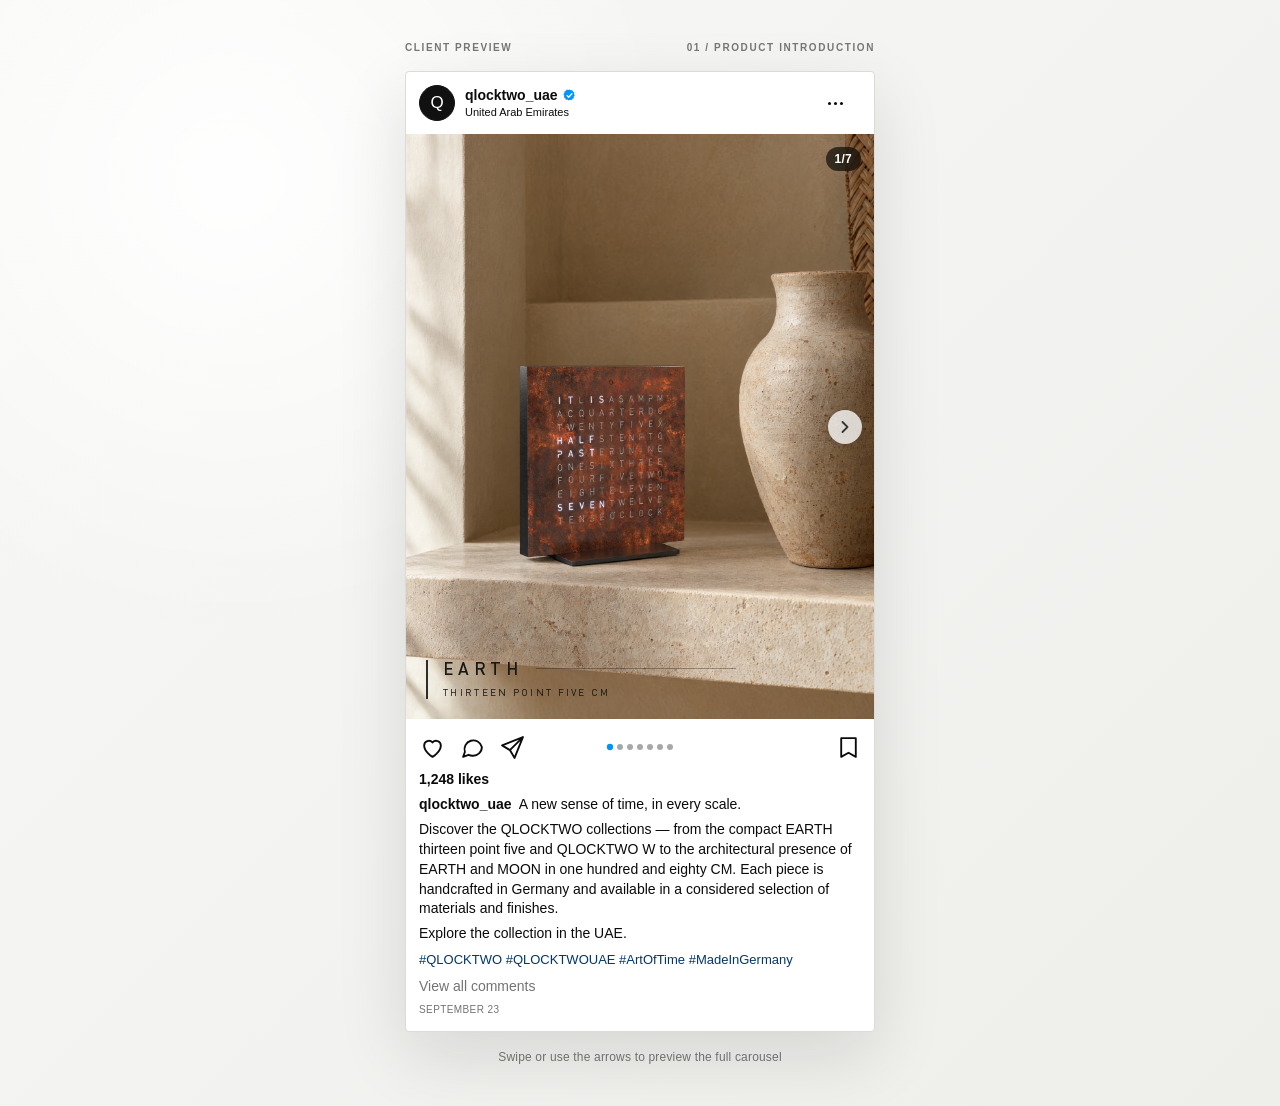
==== commit a9508d40: "Use QLOCKTWO DIN Pro typography without panels" ====
--- a/index.html
+++ b/index.html
@@ -6,7 +6,7 @@
   <meta name="theme-color" content="#fafafa">
   <meta name="description" content="QLOCKTWO UAE — Instagram carousel client preview">
   <title>QLOCKTWO UAE — Carousel Preview</title>
-  <link rel="stylesheet" crossorigin href="./assets/index-CYklOeYK.css">
+  <link rel="stylesheet" crossorigin href="./assets/index-BOVQDCBG.css">
 </head>
 <body>
   <main class="page-shell">
@@ -34,31 +34,31 @@
         <div class="slides" id="slides">
           <figure class="slide">
             <img src="./assets/01-earth-13.5-w8MxMePC.jpg" alt="QLOCKTWO EARTH 13.5 in a contemporary UAE interior" draggable="false">
-            <figcaption class="product-label"><strong>EARTH</strong><span>THIRTEEN POINT FIVE CENTIMETRES</span></figcaption>
+            <figcaption class="product-label"><strong>EARTH</strong><span>THIRTEEN POINT FIVE CM</span></figcaption>
           </figure>
           <figure class="slide">
             <img src="./assets/02-earth-45-BYAfvlIb.jpg" alt="QLOCKTWO EARTH 45 in a refined UAE setting" draggable="false">
-            <figcaption class="product-label"><strong>EARTH</strong><span>FORTY-FIVE CENTIMETRES</span></figcaption>
+            <figcaption class="product-label"><strong>EARTH</strong><span>FORTY-FIVE CM</span></figcaption>
           </figure>
           <figure class="slide">
             <img src="./assets/03-earth-90-BG0anLu2.jpg" alt="QLOCKTWO EARTH 90 at architectural scale" draggable="false">
-            <figcaption class="product-label"><strong>EARTH</strong><span>NINETY CENTIMETRES</span></figcaption>
+            <figcaption class="product-label product-label--top"><strong>EARTH</strong><span>NINETY CM</span></figcaption>
           </figure>
           <figure class="slide">
             <img src="./assets/04-earth-180-DRm9tukJ.jpg" alt="QLOCKTWO EARTH 180 as a monumental interior artwork" draggable="false">
-            <figcaption class="product-label"><strong>EARTH</strong><span>ONE HUNDRED AND EIGHTY CENTIMETRES</span></figcaption>
+            <figcaption class="product-label"><strong>EARTH</strong><span>ONE HUNDRED AND EIGHTY CM</span></figcaption>
           </figure>
           <figure class="slide">
             <img src="./assets/05-moon-90-C9X6UjXO.jpg" alt="QLOCKTWO MOON 90 in Abu Dhabi" draggable="false">
-            <figcaption class="product-label"><strong>MOON</strong><span>NINETY CENTIMETRES</span></figcaption>
+            <figcaption class="product-label product-label--top"><strong>MOON</strong><span>NINETY CM</span></figcaption>
           </figure>
           <figure class="slide">
             <img src="./assets/06-moon-180-0AGUAP5I.jpg" alt="QLOCKTWO MOON 180 in Dubai" draggable="false">
-            <figcaption class="product-label"><strong>MOON</strong><span>ONE HUNDRED AND EIGHTY CENTIMETRES</span></figcaption>
+            <figcaption class="product-label"><strong>MOON</strong><span>ONE HUNDRED AND EIGHTY CM</span></figcaption>
           </figure>
           <figure class="slide">
             <img src="./assets/07-w-38-B_y-J4w6.jpg" alt="QLOCKTWO W wristwatch" draggable="false">
-            <figcaption class="product-label"><strong>QLOCKTWO W</strong><span>THIRTY-EIGHT MILLIMETRES</span></figcaption>
+            <figcaption class="product-label"><strong>QLOCKTWO W</strong><span>THIRTY-EIGHT MM</span></figcaption>
           </figure>
         </div>
         <div class="counter" aria-live="polite"><span id="current-slide">1</span>/7</div>
@@ -95,7 +95,7 @@
         <p class="likes"><span id="likes-count">1,248</span> likes</p>
         <div class="caption">
           <p><strong>qlocktwo_uae</strong> A new sense of time, in every scale.</p>
-          <p>Discover the QLOCKTWO collections — from the compact EARTH thirteen point five and QLOCKTWO W to the architectural presence of EARTH and MOON in one hundred and eighty centimetres. Each piece is handcrafted in Germany and available in a considered selection of materials and finishes.</p>
+          <p>Discover the QLOCKTWO collections — from the compact EARTH thirteen point five and QLOCKTWO W to the architectural presence of EARTH and MOON in one hundred and eighty CM. Each piece is handcrafted in Germany and available in a considered selection of materials and finishes.</p>
           <p>Explore the collection in the UAE.</p>
         </div>
         <p class="hashtags">#QLOCKTWO #QLOCKTWOUAE #ArtOfTime #MadeInGermany</p>
--- a/assets/index-BOVQDCBG.css
+++ b/assets/index-BOVQDCBG.css
@@ -0,0 +1 @@
+@tailwind base;@tailwind components;@tailwind utilities;@font-face{font-family:DIN Pro;src:url(./DINPro-Light-CNKFfbd8.woff2) format("woff2");font-style:normal;font-weight:300;font-display:swap}@font-face{font-family:DIN Pro;src:url(./DINPro-Regular-DeRUcit3.woff2) format("woff2");font-style:normal;font-weight:400;font-display:swap}@font-face{font-family:DIN Pro;src:url(./DINPro-Medium-DYBwyF3B.woff2) format("woff2");font-style:normal;font-weight:500;font-display:swap}:root{font-family:-apple-system,BlinkMacSystemFont,Segoe UI,Helvetica,Arial,sans-serif;color:#0b0b0b;background:#f4f4f2;font-synthesis:none;text-rendering:optimizeLegibility}*{box-sizing:border-box}body{margin:0;min-width:320px;min-height:100vh;background:radial-gradient(circle at 18% 16%,rgba(255,255,255,.95),transparent 28rem),linear-gradient(135deg,#f8f8f6,#eeeeeb)}button{font:inherit}.page-shell{width:100%;min-height:100vh;display:grid;justify-items:center;align-content:center;gap:18px;padding:42px 20px}.preview-label{width:min(100%,470px);display:flex;justify-content:space-between;color:#777;font-size:10px;font-weight:600;letter-spacing:.16em}.post{width:min(100%,470px);overflow:hidden;background:#fff;border:1px solid #dbdbdb;border-radius:4px;box-shadow:0 24px 70px #1414121f}.post-header{height:62px;display:flex;align-items:center;padding:10px 13px}.avatar{width:36px;height:36px;display:grid;place-items:center;flex:0 0 auto;border:1px solid #111;border-radius:50%;background:#111;color:#fff;font-family:Arial,sans-serif;font-size:17px;font-weight:300}.account{margin-left:10px;line-height:1.15}.account-name{display:flex;align-items:center;gap:4px;font-size:14px}.verified{width:15px;height:15px;fill:#0095f6}.verified .check{fill:none;stroke:#fff;stroke-width:2.2;stroke-linecap:round;stroke-linejoin:round}.location{display:block;margin-top:3px;font-size:11px}.icon-button{width:40px;height:40px;display:grid;place-items:center;padding:7px;border:0;background:transparent;color:#0b0b0b;cursor:pointer}.icon-button svg{width:25px;height:25px;fill:none;stroke:currentColor;stroke-width:1.8;stroke-linecap:round;stroke-linejoin:round}.more{margin-left:auto;display:flex;gap:3px}.more span{width:3px;height:3px;border-radius:50%;background:currentColor}.carousel{position:relative;overflow:hidden;aspect-ratio:4 / 5;background:#ecece9;touch-action:pan-y;-webkit-user-select:none;user-select:none}.slides{display:flex;width:100%;height:100%;transition:transform .48s cubic-bezier(.22,.78,.28,1);will-change:transform}.slides.dragging{transition:none}.slide{position:relative;flex:0 0 100%;width:100%;height:100%;margin:0}.slide img{width:100%;height:100%;display:block;object-fit:cover}.product-label{position:absolute;left:20px;bottom:20px;display:grid;gap:8px;width:min(310px,calc(100% - 40px));padding-left:15px;color:#171714;border-left:2px solid rgba(23,23,20,.9);text-transform:uppercase;pointer-events:none}.product-label--top{top:22px;bottom:auto}.product-label strong{display:flex;align-items:center;gap:13px;font-family:DIN Pro,sans-serif;font-size:17px;font-weight:500;line-height:1;letter-spacing:.28em}.product-label strong:after{content:"";height:1px;flex:1;background:currentColor;opacity:.34}.product-label span{font-family:DIN Pro,sans-serif;font-size:10px;font-weight:400;line-height:1.45;letter-spacing:.23em}.counter{position:absolute;top:13px;right:13px;padding:5px 9px;border-radius:16px;background:#0000009e;color:#fff;font-size:12px;font-weight:600;letter-spacing:.02em;-webkit-backdrop-filter:blur(8px);backdrop-filter:blur(8px)}.nav-button{position:absolute;top:50%;width:34px;height:34px;display:grid;place-items:center;transform:translateY(-50%);border:0;border-radius:50%;background:#ffffffd1;color:#323232;box-shadow:0 2px 10px #0000002e;cursor:pointer;opacity:.94;transition:opacity .2s,transform .2s}.nav-button:hover{transform:translateY(-50%) scale(1.06)}.nav-button:disabled{opacity:0;pointer-events:none}.nav-button svg{width:20px;height:20px;fill:none;stroke:currentColor;stroke-width:2.2;stroke-linecap:round;stroke-linejoin:round}.previous{left:12px}.next{right:12px}.heart-burst{position:absolute;top:0;right:0;bottom:0;left:0;display:grid;place-items:center;pointer-events:none;opacity:0}.heart-burst svg{width:92px;height:92px;fill:#fff;filter:drop-shadow(0 3px 12px rgba(0,0,0,.25))}.heart-burst.show{animation:heart-pop .85s ease-out}@keyframes heart-pop{0%{opacity:0;transform:scale(.25)}20%{opacity:1;transform:scale(1.15)}38%{transform:scale(.95)}70%{opacity:1;transform:scale(1)}to{opacity:0;transform:scale(.8)}}.post-body{padding:4px 13px 16px}.action-row{min-height:48px;display:grid;grid-template-columns:1fr auto 1fr;align-items:center;margin:0 -7px}.primary-actions{display:flex}.save{justify-self:end}.dots{display:flex;gap:4px;align-items:center;justify-content:center}.dot{width:6px;height:6px;padding:0;border:0;border-radius:50%;background:#a8a8a8;cursor:pointer;transition:background .2s,transform .2s}.dot.active{background:#0095f6;transform:scale(1.05)}.like-button.liked{color:#ed4956}.like-button.liked svg{fill:currentColor;stroke:currentColor;animation:like-pop .28s ease-out}@keyframes like-pop{50%{transform:scale(1.25)}}.likes{margin:0 0 8px;font-size:14px;font-weight:650}.caption{font-size:14px;line-height:1.42}.caption p{margin:0 0 5px}.caption strong{margin-right:4px}.hashtags{margin:7px 0 0;color:#00376b;font-size:13px;line-height:1.4}.comments{padding:0;margin-top:9px;border:0;background:transparent;color:#737373;font-size:14px;cursor:pointer}time{display:block;margin-top:9px;color:#737373;font-size:10px;letter-spacing:.04em}.swipe-note{margin:0;color:#6f6f6b;font-size:12px;letter-spacing:.015em}@media(max-width:540px){body{background:#fff}.page-shell{display:block;min-height:0;padding:0}.preview-label,.swipe-note{display:none}.post{width:100%;border:0;border-radius:0;box-shadow:none}.nav-button{display:none}.post-header{height:58px;padding-inline:12px}.post-body{padding-bottom:calc(18px + env(safe-area-inset-bottom))}}@media(prefers-reduced-motion:reduce){.slides{transition:none}*,*:before,*:after{animation-duration:.01ms!important;animation-iteration-count:1!important}}
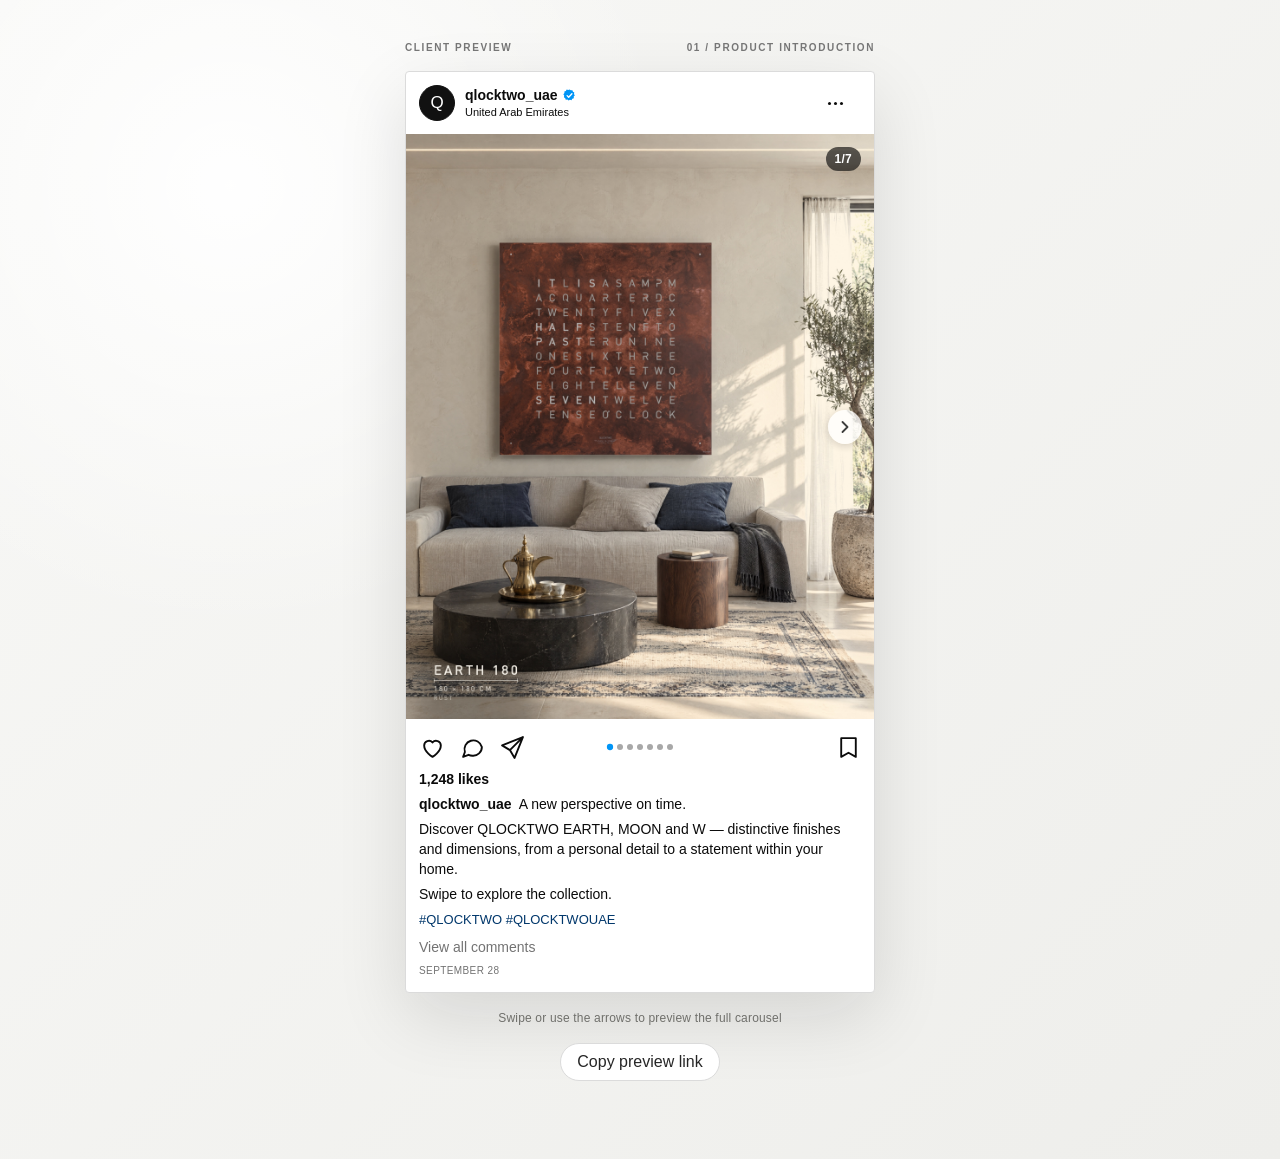
==== commit 23377bbf: "Update carousel with seven final images and repair navigation" ====
--- a/index.html
+++ b/index.html
@@ -6,7 +6,15 @@
   <meta name="theme-color" content="#fafafa">
   <meta name="description" content="QLOCKTWO UAE — Instagram carousel client preview">
   <title>QLOCKTWO UAE — Carousel Preview</title>
-  <link rel="stylesheet" crossorigin href="./assets/index-BOVQDCBG.css">
+  <link rel="stylesheet" href="./assets/index-lr4tu1bU.css">
+  <style>
+    .slide img { object-fit: contain; }
+    .nav-button { z-index: 2; touch-action: manipulation; }
+    .nav-button svg { pointer-events: none; }
+    .share-preview { border: 1px solid #dbdbdb; border-radius: 20px; padding: 9px 16px; background: #fff; color: #262626; cursor: pointer; }
+    .share-status { min-height: 18px; margin: 0; color: #737373; font-size: 12px; text-align: center; }
+    @media (max-width: 540px) { .nav-button { display: grid; width: 30px; height: 30px; } .share-preview { display: block; margin: 16px auto 8px; } }
+  </style>
 </head>
 <body>
   <main class="page-shell">
@@ -33,35 +41,28 @@
       <section class="carousel" aria-roledescription="carousel" aria-label="QLOCKTWO product collection">
         <div class="slides" id="slides">
           <figure class="slide">
-            <img src="./assets/01-earth-13.5-w8MxMePC.jpg" alt="QLOCKTWO EARTH 13.5 in a contemporary UAE interior" draggable="false">
-            <figcaption class="product-label"><strong>EARTH</strong><span>THIRTEEN POINT FIVE CM</span></figcaption>
-          </figure>
-          <figure class="slide">
-            <img src="./assets/02-earth-45-BYAfvlIb.jpg" alt="QLOCKTWO EARTH 45 in a refined UAE setting" draggable="false">
-            <figcaption class="product-label"><strong>EARTH</strong><span>FORTY-FIVE CM</span></figcaption>
-          </figure>
-          <figure class="slide">
-            <img src="./assets/03-earth-90-BG0anLu2.jpg" alt="QLOCKTWO EARTH 90 at architectural scale" draggable="false">
-            <figcaption class="product-label product-label--top"><strong>EARTH</strong><span>NINETY CM</span></figcaption>
-          </figure>
-          <figure class="slide">
-            <img src="./assets/04-earth-180-DRm9tukJ.jpg" alt="QLOCKTWO EARTH 180 as a monumental interior artwork" draggable="false">
-            <figcaption class="product-label"><strong>EARTH</strong><span>ONE HUNDRED AND EIGHTY CM</span></figcaption>
-          </figure>
-          <figure class="slide">
-            <img src="./assets/05-moon-90-C9X6UjXO.jpg" alt="QLOCKTWO MOON 90 in Abu Dhabi" draggable="false">
-            <figcaption class="product-label product-label--top"><strong>MOON</strong><span>NINETY CM</span></figcaption>
-          </figure>
-          <figure class="slide">
-            <img src="./assets/06-moon-180-0AGUAP5I.jpg" alt="QLOCKTWO MOON 180 in Dubai" draggable="false">
-            <figcaption class="product-label"><strong>MOON</strong><span>ONE HUNDRED AND EIGHTY CM</span></figcaption>
-          </figure>
-          <figure class="slide">
-            <img src="./assets/07-w-38-B_y-J4w6.jpg" alt="QLOCKTWO W wristwatch" draggable="false">
-            <figcaption class="product-label"><strong>QLOCKTWO W</strong><span>THIRTY-EIGHT MM</span></figcaption>
-          </figure>
-        </div>
-        <div class="counter" aria-live="polite"><span id="current-slide">1</span>/7</div>
+            <img src="./assets/final-2026-09-28/01_EARTH180_Rust.jpg" alt="QLOCKTWO EARTH 180 Rust, 180 × 180 CM, in an Emirati majlis" width="2160" height="2700" fetchpriority="high" draggable="false">
+          </figure>
+          <figure class="slide">
+            <img src="./assets/final-2026-09-28/02_EARTH90_Glintscape.jpg" alt="QLOCKTWO EARTH 90 Glintscape, 90 × 90 CM, in the living room" width="2160" height="2700" draggable="false">
+          </figure>
+          <figure class="slide">
+            <img src="./assets/final-2026-09-28/03_EARTH45_StainlessSteel.jpg" alt="QLOCKTWO EARTH 45 Stainless Steel, 45 × 45 CM, in the kitchen" width="2160" height="2700" draggable="false">
+          </figure>
+          <figure class="slide">
+            <img src="./assets/final-2026-09-28/04_EARTH13.5_Rust.jpg" alt="QLOCKTWO EARTH 13.5 Rust, 13.5 × 13.5 CM, beside the bed" width="2160" height="2700" draggable="false">
+          </figure>
+          <figure class="slide">
+            <img src="./assets/final-2026-09-28/05_MOON180_Nightfall-MoonGold.jpg" alt="QLOCKTWO MOON 180 Nightfall Moon Gold" width="2160" height="2700" draggable="false">
+          </figure>
+          <figure class="slide">
+            <img src="./assets/final-2026-09-28/06_MOON90_Midnight-Gold.jpg" alt="QLOCKTWO MOON 90 Midnight Gold" width="2160" height="2700" draggable="false">
+          </figure>
+          <figure class="slide">
+            <img src="./assets/final-2026-09-28/08_W_BlackSteel_English.jpg" alt="QLOCKTWO W Black Steel wristwatch with English face" width="2160" height="2700" draggable="false">
+          </figure>
+        </div>
+        <div class="counter" aria-live="polite"><span id="current-slide">1</span>/<span id="total-slides">7</span></div>
         <button class="nav-button previous" id="previous" type="button" aria-label="Previous slide">
           <svg viewBox="0 0 24 24"><path d="M15 18l-6-6 6-6"/></svg>
         </button>
@@ -94,17 +95,19 @@
 
         <p class="likes"><span id="likes-count">1,248</span> likes</p>
         <div class="caption">
-          <p><strong>qlocktwo_uae</strong> A new sense of time, in every scale.</p>
-          <p>Discover the QLOCKTWO collections — from the compact EARTH thirteen point five and QLOCKTWO W to the architectural presence of EARTH and MOON in one hundred and eighty CM. Each piece is handcrafted in Germany and available in a considered selection of materials and finishes.</p>
-          <p>Explore the collection in the UAE.</p>
-        </div>
-        <p class="hashtags">#QLOCKTWO #QLOCKTWOUAE #ArtOfTime #MadeInGermany</p>
+          <p><strong>qlocktwo_uae</strong> A new perspective on time.</p>
+          <p>Discover QLOCKTWO EARTH, MOON and W — distinctive finishes and dimensions, from a personal detail to a statement within your home.</p>
+          <p>Swipe to explore the collection.</p>
+        </div>
+        <p class="hashtags">#QLOCKTWO #QLOCKTWOUAE</p>
         <button class="comments" type="button">View all comments</button>
-        <time datetime="2026-09-23">SEPTEMBER 23</time>
+        <time datetime="2026-09-28">SEPTEMBER 28</time>
       </section>
     </article>
 
     <p class="swipe-note">Swipe or use the arrows to preview the full carousel</p>
+    <button class="share-preview" id="share-preview" type="button">Copy preview link</button>
+    <p class="share-status" id="share-status" role="status"></p>
   </main>
   <script>
     (() => {
@@ -118,6 +121,7 @@
       const likesCount = document.querySelector('#likes-count');
       const heartBurst = document.querySelector('#heart-burst');
       const totalSlides = slides.children.length;
+      document.querySelector('#total-slides').textContent = totalSlides;
       let current = 0;
       let startX = 0;
       let dragX = 0;
@@ -127,6 +131,7 @@
         const dot = document.createElement('button');
         dot.type = 'button';
         dot.className = 'dot';
+        dot.setAttribute('role', 'tab');
         dot.setAttribute('aria-label', `Go to slide ${index + 1}`);
         dot.addEventListener('click', () => goTo(index));
         dots.append(dot);
@@ -161,6 +166,7 @@
       }
 
       carousel.addEventListener('pointerdown', (event) => {
+        if (event.target.closest('button') || !event.isPrimary || event.button !== 0) return;
         isDragging = true;
         startX = event.clientX;
         dragX = 0;
@@ -176,7 +182,8 @@
       });
 
       carousel.addEventListener('pointerup', finishDrag);
-      carousel.addEventListener('pointercancel', finishDrag);
+      carousel.addEventListener('pointercancel', () => { isDragging = false; dragX = 0; slides.classList.remove('dragging'); update(); });
+      carousel.addEventListener('lostpointercapture', finishDrag);
       previous.addEventListener('click', () => goTo(current - 1));
       next.addEventListener('click', () => goTo(current + 1));
 
@@ -198,7 +205,15 @@
       }
 
       like.addEventListener('click', () => setLiked(!like.classList.contains('liked')));
-      carousel.addEventListener('dblclick', () => setLiked(true, true));
+      carousel.addEventListener('dblclick', (event) => { if (!event.target.closest('button')) setLiked(true, true); });
+      async function sharePreview() {
+        const url = 'https://monmoneer.github.io/qlocktwo-uae-carousel-preview/?v=20260928';
+        const status = document.querySelector('#share-status');
+        try { await navigator.clipboard.writeText(url); status.textContent = 'Link copied — ready to share.'; }
+        catch { status.textContent = url; }
+      }
+      document.querySelector('#share-preview').addEventListener('click', sharePreview);
+      document.querySelector('[aria-label="Share"]').addEventListener('click', sharePreview);
       update();
     })();
   </script>
--- a/assets/index-lr4tu1bU.css
+++ b/assets/index-lr4tu1bU.css
@@ -0,0 +1 @@
+@tailwind base;@tailwind components;@tailwind utilities;@font-face{font-family:DIN Pro;src:url(./DINPro-Light-CNKFfbd8.woff2) format("woff2");font-style:normal;font-weight:300;font-display:swap}@font-face{font-family:DIN Pro;src:url(./DINPro-Regular-DeRUcit3.woff2) format("woff2");font-style:normal;font-weight:400;font-display:swap}@font-face{font-family:DIN Pro;src:url(./DINPro-Medium-DYBwyF3B.woff2) format("woff2");font-style:normal;font-weight:500;font-display:swap}:root{font-family:-apple-system,BlinkMacSystemFont,Segoe UI,Helvetica,Arial,sans-serif;color:#0b0b0b;background:#f4f4f2;font-synthesis:none;text-rendering:optimizeLegibility}*{box-sizing:border-box}body{margin:0;min-width:320px;min-height:100vh;background:radial-gradient(circle at 18% 16%,rgba(255,255,255,.95),transparent 28rem),linear-gradient(135deg,#f8f8f6,#eeeeeb)}button{font:inherit}.page-shell{width:100%;min-height:100vh;display:grid;justify-items:center;align-content:center;gap:18px;padding:42px 20px}.preview-label{width:min(100%,470px);display:flex;justify-content:space-between;color:#777;font-size:10px;font-weight:600;letter-spacing:.16em}.post{width:min(100%,470px);overflow:hidden;background:#fff;border:1px solid #dbdbdb;border-radius:4px;box-shadow:0 24px 70px #1414121f}.post-header{height:62px;display:flex;align-items:center;padding:10px 13px}.avatar{width:36px;height:36px;display:grid;place-items:center;flex:0 0 auto;border:1px solid #111;border-radius:50%;background:#111;color:#fff;font-family:Arial,sans-serif;font-size:17px;font-weight:300}.account{margin-left:10px;line-height:1.15}.account-name{display:flex;align-items:center;gap:4px;font-size:14px}.verified{width:15px;height:15px;fill:#0095f6}.verified .check{fill:none;stroke:#fff;stroke-width:2.2;stroke-linecap:round;stroke-linejoin:round}.location{display:block;margin-top:3px;font-size:11px}.icon-button{width:40px;height:40px;display:grid;place-items:center;padding:7px;border:0;background:transparent;color:#0b0b0b;cursor:pointer}.icon-button svg{width:25px;height:25px;fill:none;stroke:currentColor;stroke-width:1.8;stroke-linecap:round;stroke-linejoin:round}.more{margin-left:auto;display:flex;gap:3px}.more span{width:3px;height:3px;border-radius:50%;background:currentColor}.carousel{position:relative;overflow:hidden;aspect-ratio:4 / 5;background:#ecece9;touch-action:pan-y;-webkit-user-select:none;user-select:none}.slides{display:flex;width:100%;height:100%;transition:transform .48s cubic-bezier(.22,.78,.28,1);will-change:transform}.slides.dragging{transition:none}.slide{position:relative;flex:0 0 100%;width:100%;height:100%;margin:0}.slide img{width:100%;height:100%;display:block;object-fit:cover}.product-label{position:absolute;left:20px;bottom:20px;display:grid;gap:8px;width:min(310px,calc(100% - 40px));padding-left:15px;color:#171714;border-left:2px solid rgba(23,23,20,.9);text-transform:uppercase;pointer-events:none}.product-label--light{color:#f1ece2;border-left-color:#f1ece2;text-shadow:0 1px 7px rgba(0,0,0,.72)}.product-label strong{display:flex;align-items:center;gap:13px;font-family:DIN Pro,sans-serif;font-size:17px;font-weight:500;line-height:1;letter-spacing:.28em}.product-label strong:after{content:"";height:1px;flex:1;background:currentColor;opacity:.34}.product-label span{font-family:DIN Pro,sans-serif;font-size:10px;font-weight:400;line-height:1.45;letter-spacing:.23em}.counter{position:absolute;top:13px;right:13px;padding:5px 9px;border-radius:16px;background:#0000009e;color:#fff;font-size:12px;font-weight:600;letter-spacing:.02em;-webkit-backdrop-filter:blur(8px);backdrop-filter:blur(8px)}.nav-button{position:absolute;top:50%;width:34px;height:34px;display:grid;place-items:center;transform:translateY(-50%);border:0;border-radius:50%;background:#ffffffd1;color:#323232;box-shadow:0 2px 10px #0000002e;cursor:pointer;opacity:.94;transition:opacity .2s,transform .2s}.nav-button:hover{transform:translateY(-50%) scale(1.06)}.nav-button:disabled{opacity:0;pointer-events:none}.nav-button svg{width:20px;height:20px;fill:none;stroke:currentColor;stroke-width:2.2;stroke-linecap:round;stroke-linejoin:round}.previous{left:12px}.next{right:12px}.heart-burst{position:absolute;top:0;right:0;bottom:0;left:0;display:grid;place-items:center;pointer-events:none;opacity:0}.heart-burst svg{width:92px;height:92px;fill:#fff;filter:drop-shadow(0 3px 12px rgba(0,0,0,.25))}.heart-burst.show{animation:heart-pop .85s ease-out}@keyframes heart-pop{0%{opacity:0;transform:scale(.25)}20%{opacity:1;transform:scale(1.15)}38%{transform:scale(.95)}70%{opacity:1;transform:scale(1)}to{opacity:0;transform:scale(.8)}}.post-body{padding:4px 13px 16px}.action-row{min-height:48px;display:grid;grid-template-columns:1fr auto 1fr;align-items:center;margin:0 -7px}.primary-actions{display:flex}.save{justify-self:end}.dots{display:flex;gap:4px;align-items:center;justify-content:center}.dot{width:6px;height:6px;padding:0;border:0;border-radius:50%;background:#a8a8a8;cursor:pointer;transition:background .2s,transform .2s}.dot.active{background:#0095f6;transform:scale(1.05)}.like-button.liked{color:#ed4956}.like-button.liked svg{fill:currentColor;stroke:currentColor;animation:like-pop .28s ease-out}@keyframes like-pop{50%{transform:scale(1.25)}}.likes{margin:0 0 8px;font-size:14px;font-weight:650}.caption{font-size:14px;line-height:1.42}.caption p{margin:0 0 5px}.caption strong{margin-right:4px}.hashtags{margin:7px 0 0;color:#00376b;font-size:13px;line-height:1.4}.comments{padding:0;margin-top:9px;border:0;background:transparent;color:#737373;font-size:14px;cursor:pointer}time{display:block;margin-top:9px;color:#737373;font-size:10px;letter-spacing:.04em}.swipe-note{margin:0;color:#6f6f6b;font-size:12px;letter-spacing:.015em}@media(max-width:540px){body{background:#fff}.page-shell{display:block;min-height:0;padding:0}.preview-label,.swipe-note{display:none}.post{width:100%;border:0;border-radius:0;box-shadow:none}.nav-button{display:none}.post-header{height:58px;padding-inline:12px}.post-body{padding-bottom:calc(18px + env(safe-area-inset-bottom))}}@media(prefers-reduced-motion:reduce){.slides{transition:none}*,*:before,*:after{animation-duration:.01ms!important;animation-iteration-count:1!important}}
